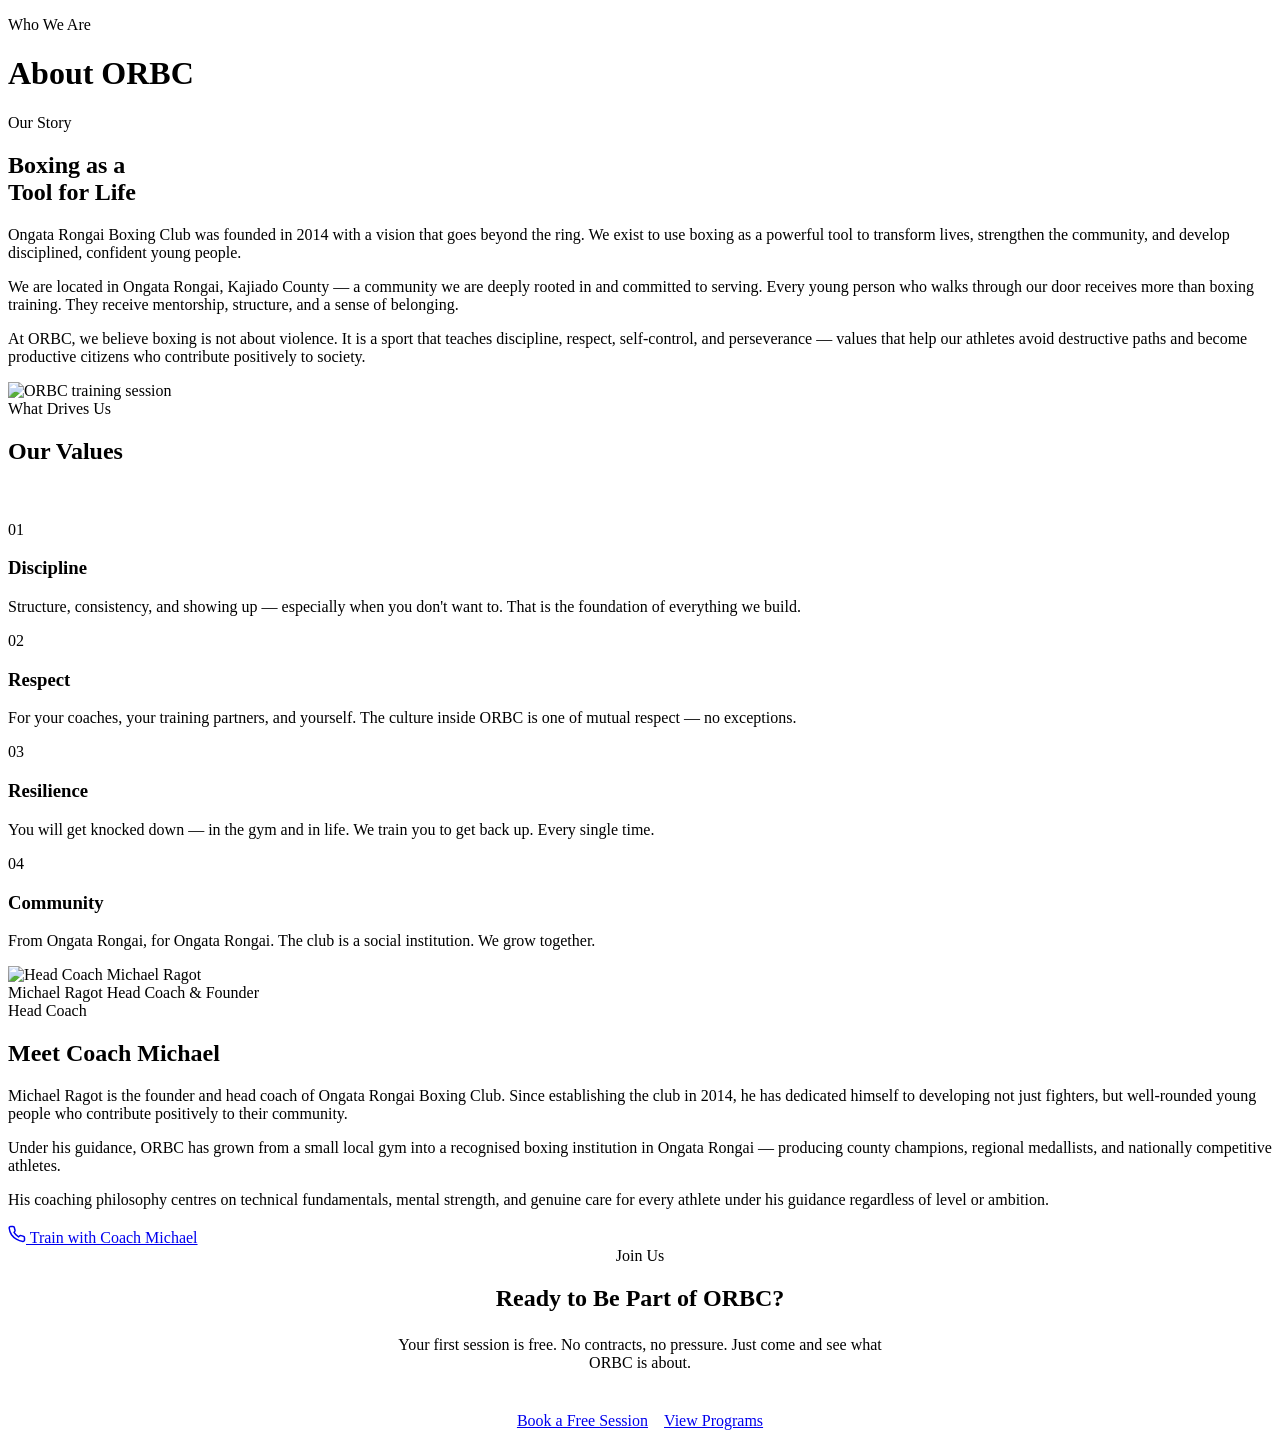
==== about.html @ afa55ba7 "feat: initial ORBC website build" ====
<!DOCTYPE html>
<html lang="en">
<head>
  <meta charset="UTF-8" />
  <meta name="viewport" content="width=device-width, initial-scale=1.0" />
  <meta name="description" content="About Ongata Rongai Boxing Club — our story, mission, and the people behind ORBC." />
  <title>About — ORBC Boxing Club</title>
  <link rel="preconnect" href="https://fonts.googleapis.com" />
  <link rel="preconnect" href="https://fonts.gstatic.com" crossorigin />
  <link rel="stylesheet" href="css/global.css" />
  <link rel="stylesheet" href="css/nav.css" />
  <link rel="stylesheet" href="css/footer.css" />
  <link rel="stylesheet" href="css/about.css" />
</head>
<body>
  <div id="nav-placeholder"></div>

  <main>
    <!-- Page Hero -->
    <header class="page-hero">
      <div class="page-hero__bg" style="background-image:url('assets/images/about-hero.jpg')"></div>
      <div class="container page-hero__content">
        <p class="page-hero__label">Who We Are</p>
        <h1 class="page-hero__title">About ORBC</h1>
      </div>
    </header>

    <!-- Mission -->
    <section class="section section--dark about-mission" aria-labelledby="mission-title">
      <div class="container">
        <div class="about-mission__grid">
          <div class="reveal">
            <span class="section-label">Our Story</span>
            <h2 class="section-title" id="mission-title">
              Boxing as a<br /><span>Tool for Life</span>
            </h2>
            <span class="accent-line"></span>
            <p class="body-text">
              Ongata Rongai Boxing Club was founded in 2014 with a vision that goes beyond the ring. We exist to use boxing as a powerful tool to transform lives, strengthen the community, and develop disciplined, confident young people.
            </p>
            <p class="body-text" style="margin-top:16px;">
              We are located in Ongata Rongai, Kajiado County — a community we are deeply rooted in and committed to serving. Every young person who walks through our door receives more than boxing training. They receive mentorship, structure, and a sense of belonging.
            </p>
            <p class="body-text" style="margin-top:16px;">
              At ORBC, we believe boxing is not about violence. It is a sport that teaches discipline, respect, self-control, and perseverance — values that help our athletes avoid destructive paths and become productive citizens who contribute positively to society.
            </p>
          </div>
          <div class="about-mission__image-col reveal reveal--right">
            <img
              data-src="assets/images/about-mission.jpg"
              src="assets/images/hero-placeholder.jpg"
              alt="ORBC training session"
              class="about-mission__image"
              width="560" height="640"
              loading="lazy"
            />
          </div>
        </div>
      </div>
    </section>

    <!-- Values -->
    <section class="section section--mid about-values" aria-labelledby="values-title">
      <div class="container">
        <div class="reveal" style="margin-bottom:56px;">
          <span class="section-label">What Drives Us</span>
          <h2 class="section-title" id="values-title">Our <span>Values</span></h2>
        </div>
        <div class="about-values__grid">
          <div class="value-item reveal reveal-d1">
            <span class="value-item__num">01</span>
            <h3 class="value-item__title">Discipline</h3>
            <p class="value-item__text">Structure, consistency, and showing up — especially when you don't want to. That is the foundation of everything we build.</p>
          </div>
          <div class="value-item reveal reveal-d2">
            <span class="value-item__num">02</span>
            <h3 class="value-item__title">Respect</h3>
            <p class="value-item__text">For your coaches, your training partners, and yourself. The culture inside ORBC is one of mutual respect — no exceptions.</p>
          </div>
          <div class="value-item reveal reveal-d3">
            <span class="value-item__num">03</span>
            <h3 class="value-item__title">Resilience</h3>
            <p class="value-item__text">You will get knocked down — in the gym and in life. We train you to get back up. Every single time.</p>
          </div>
          <div class="value-item reveal reveal-d4">
            <span class="value-item__num">04</span>
            <h3 class="value-item__title">Community</h3>
            <p class="value-item__text">From Ongata Rongai, for Ongata Rongai. The club is a social institution. We grow together.</p>
          </div>
        </div>
      </div>
    </section>

    <!-- Coach -->
    <section class="section section--dark about-coach" aria-labelledby="coach-title">
      <div class="container">
        <div class="about-coach__grid">
          <div class="about-coach__image-wrap reveal reveal--left">
            <img
              data-src="assets/images/coach-michael.jpg"
              src="assets/images/hero-placeholder.jpg"
              alt="Head Coach Michael Ragot"
              class="about-coach__image"
              width="500" height="600"
              loading="lazy"
            />
            <div class="about-coach__badge">
              <span class="about-coach__badge-title">Michael Ragot</span>
              <span class="about-coach__badge-sub">Head Coach &amp; Founder</span>
            </div>
          </div>
          <div class="reveal">
            <span class="section-label">Head Coach</span>
            <h2 class="section-title" id="coach-title">
              Meet <span>Coach Michael</span>
            </h2>
            <span class="accent-line"></span>
            <p class="body-text">
              Michael Ragot is the founder and head coach of Ongata Rongai Boxing Club. Since establishing the club in 2014, he has dedicated himself to developing not just fighters, but well-rounded young people who contribute positively to their community.
            </p>
            <p class="body-text" style="margin-top:16px;">
              Under his guidance, ORBC has grown from a small local gym into a recognised boxing institution in Ongata Rongai — producing county champions, regional medallists, and nationally competitive athletes.
            </p>
            <p class="body-text" style="margin-top:16px;">
              His coaching philosophy centres on technical fundamentals, mental strength, and genuine care for every athlete under his guidance regardless of level or ambition.
            </p>
            <a href="tel:+254725138063" class="btn btn--primary" style="margin-top:36px;">
              <svg width="18" height="18" viewBox="0 0 24 24" fill="none" stroke="currentColor" stroke-width="2"><path d="M22 16.92v3a2 2 0 0 1-2.18 2 19.79 19.79 0 0 1-8.63-3.07A19.5 19.5 0 0 1 4.69 13a19.79 19.79 0 0 1-3.07-8.67A2 2 0 0 1 3.6 2h3a2 2 0 0 1 2 1.72c.127.96.361 1.903.7 2.81a2 2 0 0 1-.45 2.11L8.09 9.91a16 16 0 0 0 6 6l1.27-1.27a2 2 0 0 1 2.11-.45c.907.339 1.85.573 2.81.7A2 2 0 0 1 22 16.92z"/></svg>
              Train with Coach Michael
            </a>
          </div>
        </div>
      </div>
    </section>

    <!-- CTA -->
    <section class="section section--mid" style="text-align:center;" aria-labelledby="about-cta-title">
      <div class="container">
        <span class="section-label" style="justify-content:center;">Join Us</span>
        <h2 class="section-title reveal" id="about-cta-title" style="margin-bottom:24px;">
          Ready to Be Part of <span>ORBC?</span>
        </h2>
        <p class="body-text reveal reveal-d1" style="max-width:520px;margin-inline:auto;margin-bottom:40px;">
          Your first session is free. No contracts, no pressure. Just come and see what ORBC is about.
        </p>
        <div class="reveal reveal-d2" style="display:flex;gap:16px;justify-content:center;flex-wrap:wrap;">
          <a href="tel:+254725138063" class="btn btn--primary">Book a Free Session</a>
          <a href="programs.html"     class="btn btn--outline">View Programs</a>
        </div>
      </div>
    </section>
  </main>

  <div id="footer-placeholder"></div>
  <script type="module" src="js/about.js"></script>
</body>
</html>
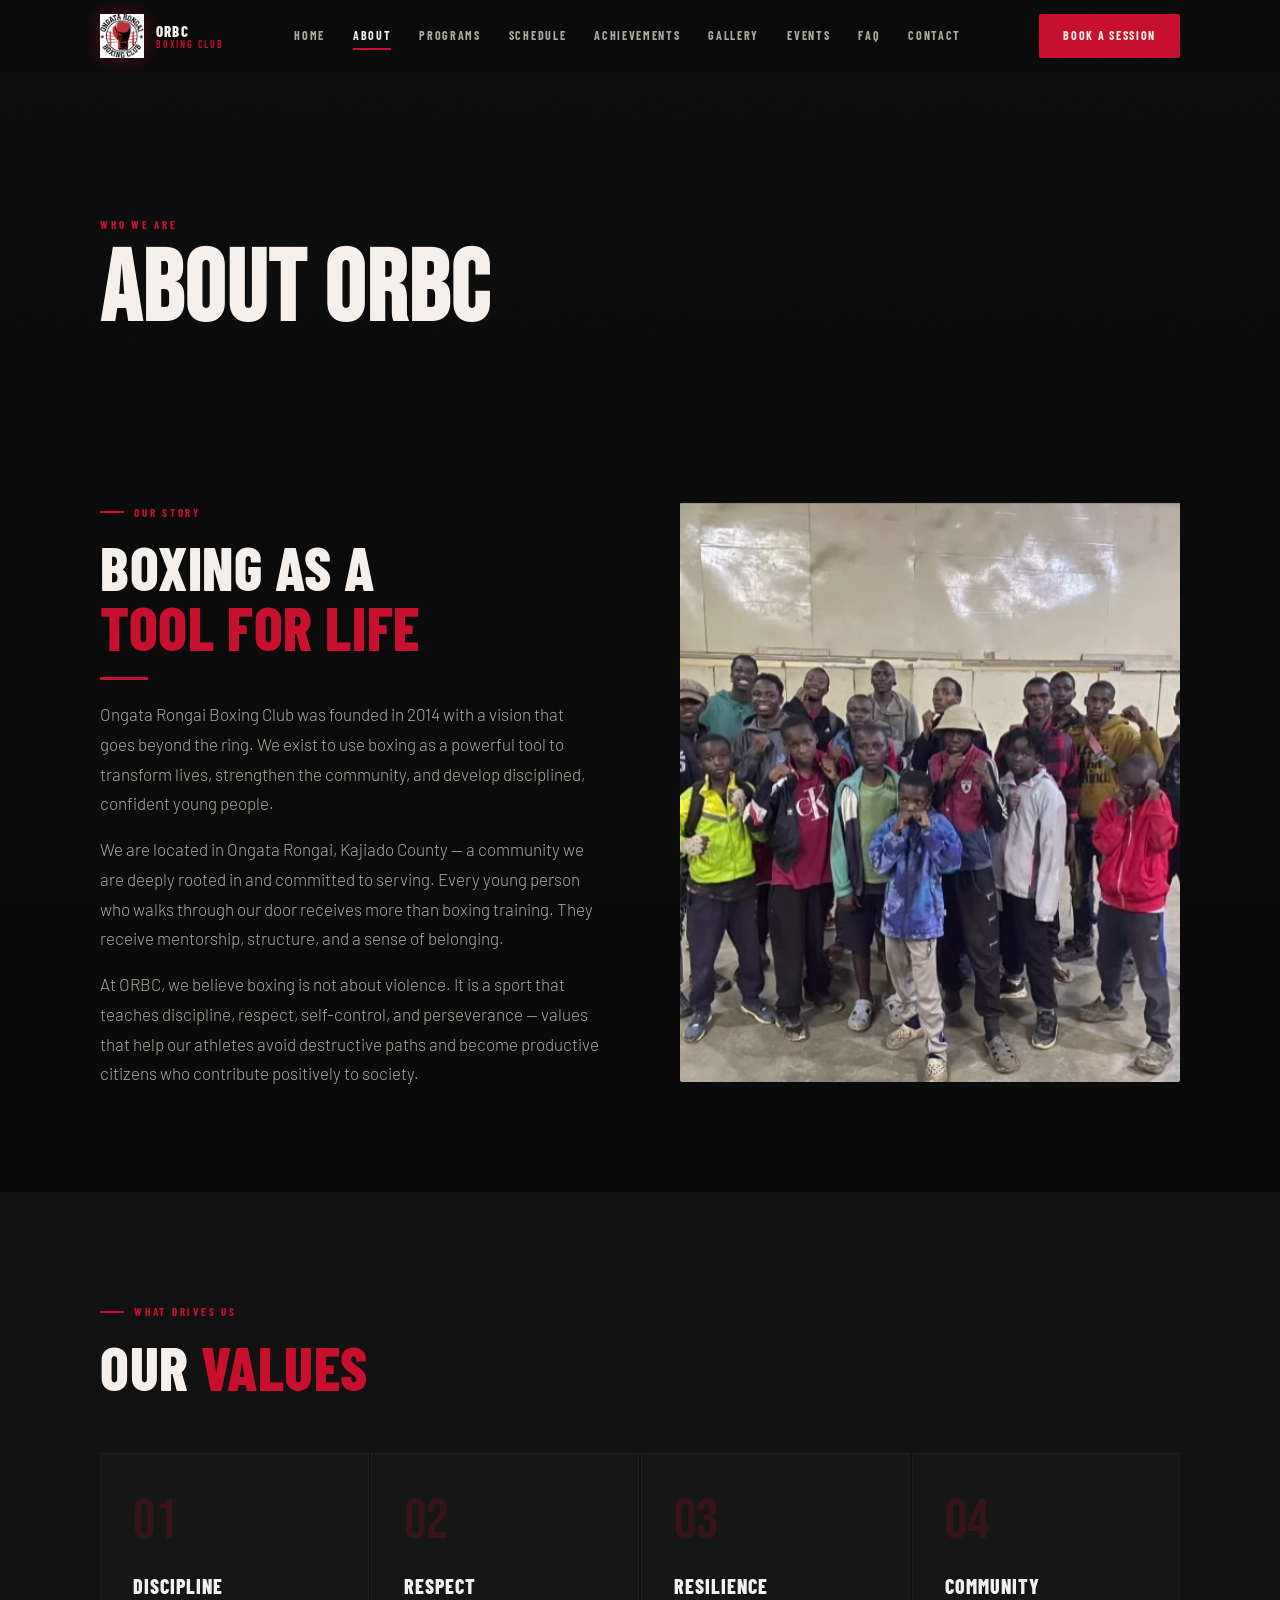
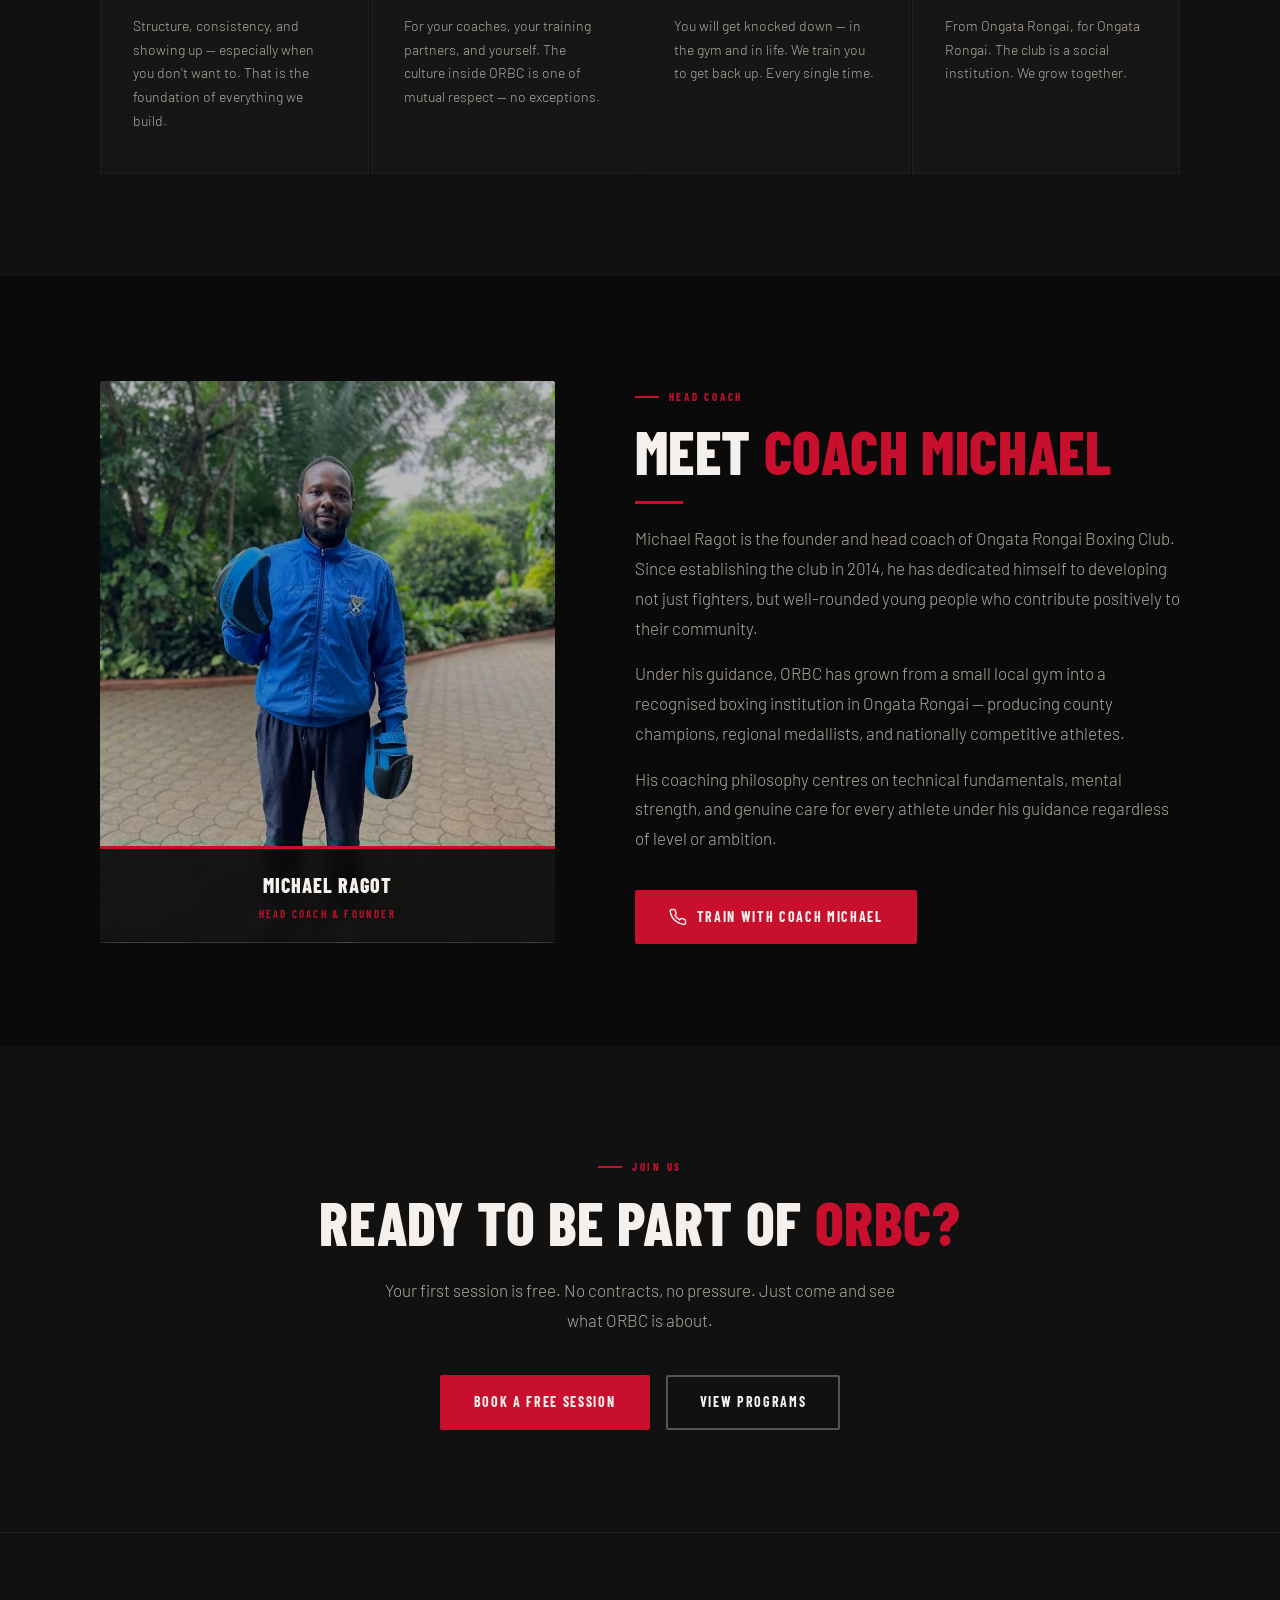
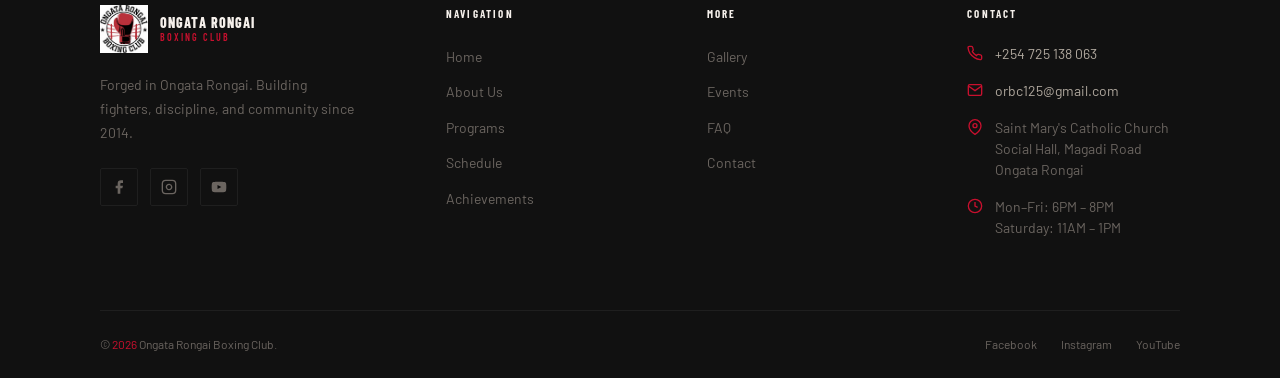
==== commit 49839c51: "fix: repair broken image placeholders and stale event/stat data - Replace missing hero-placeholder.j" ====
--- a/about.html
+++ b/about.html
@@ -11,6 +11,19 @@
   <link rel="stylesheet" href="css/nav.css" />
   <link rel="stylesheet" href="css/footer.css" />
   <link rel="stylesheet" href="css/about.css" />
+  <link rel="canonical" href="https://orbc.co.ke/about.html" />
+
+  <meta property="og:type" content="website" />
+  <meta property="og:site_name" content="ORBC — Ongata Rongai Boxing Club" />
+  <meta property="og:title" content="About — ORBC Boxing Club" />
+  <meta property="og:description" content="About Ongata Rongai Boxing Club — our story, mission, and the people behind ORBC." />
+  <meta property="og:url" content="https://orbc.co.ke/about.html" />
+  <meta property="og:image" content="https://orbc.co.ke/assets/images/orbc-logo.png" />
+
+  <meta name="twitter:card" content="summary_large_image" />
+  <meta name="twitter:title" content="About — ORBC Boxing Club" />
+  <meta name="twitter:description" content="About Ongata Rongai Boxing Club — our story, mission, and the people behind ORBC." />
+  <meta name="twitter:image" content="https://orbc.co.ke/assets/images/orbc-logo.png" />
 </head>
 <body>
   <div id="nav-placeholder"></div>
@@ -48,7 +61,7 @@
           <div class="about-mission__image-col reveal reveal--right">
             <img
               data-src="assets/images/about-mission.jpg"
-              src="assets/images/hero-placeholder.jpg"
+              src="data:image/svg+xml,%3Csvg xmlns='http://www.w3.org/2000/svg' width='1' height='1'%3E%3Crect width='1' height='1' fill='%23161616'/%3E%3C/svg%3E"
               alt="ORBC training session"
               class="about-mission__image"
               width="560" height="640"
@@ -98,7 +111,7 @@
           <div class="about-coach__image-wrap reveal reveal--left">
             <img
               data-src="assets/images/coach-michael.jpg"
-              src="assets/images/hero-placeholder.jpg"
+              src="data:image/svg+xml,%3Csvg xmlns='http://www.w3.org/2000/svg' width='1' height='1'%3E%3Crect width='1' height='1' fill='%23161616'/%3E%3C/svg%3E"
               alt="Head Coach Michael Ragot"
               class="about-coach__image"
               width="500" height="600"
--- a/css/global.css
+++ b/css/global.css
@@ -0,0 +1,327 @@
+/* ============================================================
+   ORBC — GLOBAL STYLES
+   Ongata Rongai Boxing Club
+   ============================================================ */
+
+@import url('https://fonts.googleapis.com/css2?family=Barlow+Condensed:ital,wght@0,400;0,600;0,700;0,800;0,900;1,700&family=Barlow:wght@300;400;500;600&family=Bebas+Neue&display=swap');
+
+/* ── CSS Variables ── */
+:root {
+  --black:        #0a0a0a;
+  --black-mid:    #111111;
+  --black-card:   #161616;
+  --black-border: #1f1f1f;
+  --red:          #c8102e;
+  --red-dark:     #a00d24;
+  --red-glow:     rgba(200, 16, 46, 0.15);
+  --white:        #f5f0eb;
+  --white-dim:    #b0a89e;
+  --white-muted:  #6b6560;
+
+  --font-display: 'Bebas Neue', sans-serif;
+  --font-heading: 'Barlow Condensed', sans-serif;
+  --font-body:    'Barlow', sans-serif;
+
+  --nav-h: 72px;
+  --section-pad: clamp(64px, 8vw, 120px);
+  --container: 1200px;
+  --radius: 2px;
+
+  --ease-out: cubic-bezier(0.16, 1, 0.3, 1);
+  --ease-in-out: cubic-bezier(0.65, 0, 0.35, 1);
+}
+
+/* ── Reset ── */
+*, *::before, *::after { box-sizing: border-box; margin: 0; padding: 0; }
+
+html {
+  scroll-behavior: smooth;
+  font-size: 16px;
+  -webkit-font-smoothing: antialiased;
+}
+
+body {
+  background-color: var(--black);
+  color: var(--white);
+  font-family: var(--font-body);
+  font-weight: 400;
+  line-height: 1.6;
+  overflow-x: hidden;
+}
+
+img {
+  display: block;
+  max-width: 100%;
+  height: auto;
+}
+
+a { color: inherit; text-decoration: none; }
+button { cursor: pointer; border: none; background: none; font-family: inherit; }
+ul, ol { list-style: none; }
+
+/* ── Grain overlay (global texture) ── */
+body::before {
+  content: '';
+  position: fixed;
+  inset: 0;
+  background-image: url("data:image/svg+xml,%3Csvg viewBox='0 0 256 256' xmlns='http://www.w3.org/2000/svg'%3E%3Cfilter id='noise'%3E%3CfeTurbulence type='fractalNoise' baseFrequency='0.9' numOctaves='4' stitchTiles='stitch'/%3E%3C/filter%3E%3Crect width='100%25' height='100%25' filter='url(%23noise)' opacity='0.04'/%3E%3C/svg%3E");
+  pointer-events: none;
+  z-index: 9999;
+  opacity: 0.4;
+}
+
+/* ── Container ── */
+.container {
+  width: 100%;
+  max-width: var(--container);
+  margin-inline: auto;
+  padding-inline: clamp(20px, 5vw, 60px);
+}
+
+/* ── Section spacing ── */
+.section { padding-block: var(--section-pad); }
+.section--dark  { background-color: var(--black); }
+.section--mid   { background-color: var(--black-mid); }
+.section--card  { background-color: var(--black-card); }
+
+/* ── Section labels ── */
+.section-label {
+  display: inline-flex;
+  align-items: center;
+  gap: 10px;
+  font-family: var(--font-heading);
+  font-size: 11px;
+  font-weight: 700;
+  letter-spacing: 0.25em;
+  text-transform: uppercase;
+  color: var(--red);
+  margin-bottom: 16px;
+}
+.section-label::before {
+  content: '';
+  display: block;
+  width: 24px;
+  height: 2px;
+  background: var(--red);
+  flex-shrink: 0;
+}
+
+/* ── Typography ── */
+.display-title {
+  font-family: var(--font-display);
+  font-size: clamp(56px, 10vw, 120px);
+  line-height: 0.92;
+  letter-spacing: 0.02em;
+  text-transform: uppercase;
+}
+
+.section-title {
+  font-family: var(--font-heading);
+  font-size: clamp(36px, 5vw, 60px);
+  font-weight: 800;
+  line-height: 1;
+  letter-spacing: 0.01em;
+  text-transform: uppercase;
+}
+
+.section-title span { color: var(--red); }
+
+.body-text {
+  font-size: clamp(15px, 1.5vw, 17px);
+  font-weight: 300;
+  color: var(--white-dim);
+  line-height: 1.75;
+}
+
+/* ── Red accent line ── */
+.accent-line {
+  display: block;
+  width: 48px;
+  height: 3px;
+  background: var(--red);
+  margin-block: 20px;
+}
+
+/* ── Buttons ── */
+.btn {
+  display: inline-flex;
+  align-items: center;
+  gap: 10px;
+  font-family: var(--font-heading);
+  font-size: 14px;
+  font-weight: 700;
+  letter-spacing: 0.12em;
+  text-transform: uppercase;
+  padding: 14px 32px;
+  border-radius: var(--radius);
+  transition: all 0.25s var(--ease-out);
+  white-space: nowrap;
+}
+
+.btn--primary {
+  background: var(--red);
+  color: var(--white);
+  border: 2px solid var(--red);
+}
+.btn--primary:hover {
+  background: var(--red-dark);
+  border-color: var(--red-dark);
+  transform: translateY(-2px);
+  box-shadow: 0 12px 32px rgba(200, 16, 46, 0.35);
+}
+
+.btn--outline {
+  background: transparent;
+  color: var(--white);
+  border: 2px solid rgba(245, 240, 235, 0.3);
+}
+.btn--outline:hover {
+  border-color: var(--white);
+  transform: translateY(-2px);
+}
+
+.btn--ghost {
+  background: transparent;
+  color: var(--red);
+  border: 2px solid var(--red);
+  padding: 12px 28px;
+}
+.btn--ghost:hover {
+  background: var(--red);
+  color: var(--white);
+}
+
+/* ── Divider ── */
+.divider {
+  width: 100%;
+  height: 1px;
+  background: var(--black-border);
+}
+
+/* ── Scroll reveal animations ── */
+.reveal {
+  opacity: 0;
+  transform: translateY(32px);
+  transition: opacity 0.7s var(--ease-out), transform 0.7s var(--ease-out);
+}
+.reveal.revealed {
+  opacity: 1;
+  transform: translateY(0);
+}
+.reveal--left {
+  transform: translateX(-32px);
+}
+.reveal--left.revealed {
+  transform: translateX(0);
+}
+.reveal--right {
+  transform: translateX(32px);
+}
+.reveal--right.revealed {
+  transform: translateX(0);
+}
+
+/* stagger delays */
+.reveal-d1 { transition-delay: 0.1s; }
+.reveal-d2 { transition-delay: 0.2s; }
+.reveal-d3 { transition-delay: 0.3s; }
+.reveal-d4 { transition-delay: 0.4s; }
+.reveal-d5 { transition-delay: 0.5s; }
+
+/* ── Page hero banner (inner pages) ── */
+.page-hero {
+  position: relative;
+  min-height: 320px;
+  display: flex;
+  align-items: flex-end;
+  padding-bottom: 56px;
+  overflow: hidden;
+  margin-top: var(--nav-h);
+}
+
+.page-hero__bg {
+  position: absolute;
+  inset: 0;
+  background-color: var(--black-mid);
+  background-size: cover;
+  background-position: center;
+}
+.page-hero__bg::after {
+  content: '';
+  position: absolute;
+  inset: 0;
+  background: linear-gradient(to top, var(--black) 0%, rgba(10,10,10,0.6) 60%, rgba(10,10,10,0.3) 100%);
+}
+
+.page-hero__content {
+  position: relative;
+  z-index: 1;
+}
+
+.page-hero__label {
+  font-family: var(--font-heading);
+  font-size: 11px;
+  font-weight: 700;
+  letter-spacing: 0.25em;
+  text-transform: uppercase;
+  color: var(--red);
+  margin-bottom: 12px;
+}
+
+.page-hero__title {
+  font-family: var(--font-display);
+  font-size: clamp(48px, 8vw, 100px);
+  line-height: 0.9;
+  letter-spacing: 0.02em;
+  text-transform: uppercase;
+}
+
+/* ── Cards ── */
+.card {
+  background: var(--black-card);
+  border: 1px solid var(--black-border);
+  border-radius: var(--radius);
+  overflow: hidden;
+  transition: border-color 0.3s, transform 0.3s var(--ease-out);
+}
+.card:hover {
+  border-color: var(--red);
+  transform: translateY(-4px);
+}
+
+.card__img {
+  width: 100%;
+  aspect-ratio: 16/9;
+  object-fit: cover;
+}
+
+.card__body {
+  padding: 24px;
+}
+
+/* ── Red stripe decoration ── */
+.stripe {
+  display: inline-block;
+  width: 4px;
+  height: 100%;
+  background: var(--red);
+  flex-shrink: 0;
+}
+
+/* ── Lazy loading blur-up ── */
+img[data-src] {
+  filter: blur(8px);
+  transition: filter 0.4s;
+}
+img.loaded {
+  filter: blur(0);
+}
+
+/* ── Responsive utilities ── */
+@media (max-width: 768px) {
+  :root { --nav-h: 60px; }
+  .hide-mobile { display: none !important; }
+}
+@media (min-width: 769px) {
+  .hide-desktop { display: none !important; }
+}
--- a/css/nav.css
+++ b/css/nav.css
@@ -0,0 +1,223 @@
+/* ============================================================
+   ORBC — NAVIGATION STYLES
+   ============================================================ */
+
+.nav {
+  position: fixed;
+  top: 0;
+  left: 0;
+  right: 0;
+  z-index: 1000;
+  height: var(--nav-h);
+  display: flex;
+  align-items: center;
+  transition: background 0.4s var(--ease-out), backdrop-filter 0.4s;
+}
+
+.nav--transparent {
+  background: transparent;
+}
+
+.nav--solid {
+  background: rgba(10, 10, 10, 0.96);
+  backdrop-filter: blur(12px);
+  -webkit-backdrop-filter: blur(12px);
+  border-bottom: 1px solid var(--black-border);
+}
+
+.nav__inner {
+  display: flex;
+  align-items: center;
+  justify-content: space-between;
+  width: 100%;
+}
+
+/* Logo */
+.nav__logo {
+  display: flex;
+  align-items: center;
+  gap: 12px;
+  flex-shrink: 0;
+}
+
+.nav__logo-img {
+  width: 44px;
+  height: 44px;
+  object-fit: contain;
+  filter: drop-shadow(0 0 8px rgba(200, 16, 46, 0.4));
+}
+
+.nav__logo-text {
+  display: flex;
+  flex-direction: column;
+  line-height: 1;
+}
+
+.nav__logo-name {
+  font-family: var(--font-heading);
+  font-size: 15px;
+  font-weight: 800;
+  letter-spacing: 0.08em;
+  text-transform: uppercase;
+  color: var(--white);
+}
+
+.nav__logo-sub {
+  font-family: var(--font-heading);
+  font-size: 10px;
+  font-weight: 600;
+  letter-spacing: 0.18em;
+  text-transform: uppercase;
+  color: var(--red);
+}
+
+/* Desktop menu */
+.nav__menu {
+  display: flex;
+  align-items: center;
+  gap: 4px;
+}
+
+.nav__link {
+  font-family: var(--font-heading);
+  font-size: 12px;
+  font-weight: 700;
+  letter-spacing: 0.14em;
+  text-transform: uppercase;
+  color: var(--white-dim);
+  padding: 8px 12px;
+  border-radius: var(--radius);
+  transition: color 0.2s, background 0.2s;
+  position: relative;
+}
+
+.nav__link::after {
+  content: '';
+  position: absolute;
+  bottom: 4px;
+  left: 12px;
+  right: 12px;
+  height: 2px;
+  background: var(--red);
+  transform: scaleX(0);
+  transform-origin: left;
+  transition: transform 0.25s var(--ease-out);
+}
+
+.nav__link:hover,
+.nav__link.active {
+  color: var(--white);
+}
+
+.nav__link:hover::after,
+.nav__link.active::after {
+  transform: scaleX(1);
+}
+
+/* CTA button in nav */
+.nav__cta {
+  font-family: var(--font-heading);
+  font-size: 12px;
+  font-weight: 700;
+  letter-spacing: 0.14em;
+  text-transform: uppercase;
+  background: var(--red);
+  color: var(--white);
+  padding: 10px 22px;
+  border-radius: var(--radius);
+  border: 2px solid var(--red);
+  transition: all 0.25s var(--ease-out);
+  margin-left: 8px;
+}
+
+.nav__cta:hover {
+  background: transparent;
+  color: var(--red);
+}
+
+/* Hamburger */
+.nav__hamburger {
+  display: none;
+  flex-direction: column;
+  justify-content: center;
+  gap: 5px;
+  width: 40px;
+  height: 40px;
+  padding: 8px;
+  border-radius: var(--radius);
+  border: 1px solid var(--black-border);
+  cursor: pointer;
+  background: transparent;
+}
+
+.nav__hamburger span {
+  display: block;
+  width: 100%;
+  height: 2px;
+  background: var(--white);
+  border-radius: 2px;
+  transition: all 0.3s var(--ease-out);
+  transform-origin: center;
+}
+
+.nav__hamburger.open span:nth-child(1) {
+  transform: translateY(7px) rotate(45deg);
+}
+.nav__hamburger.open span:nth-child(2) {
+  opacity: 0;
+  transform: scaleX(0);
+}
+.nav__hamburger.open span:nth-child(3) {
+  transform: translateY(-7px) rotate(-45deg);
+}
+
+/* Mobile drawer */
+.nav__drawer {
+  position: fixed;
+  top: var(--nav-h);
+  left: 0;
+  right: 0;
+  bottom: 0;
+  background: rgba(10, 10, 10, 0.98);
+  backdrop-filter: blur(16px);
+  -webkit-backdrop-filter: blur(16px);
+  display: flex;
+  flex-direction: column;
+  align-items: center;
+  justify-content: center;
+  gap: 8px;
+  transform: translateX(100%);
+  transition: transform 0.4s var(--ease-out);
+  z-index: 999;
+  border-top: 1px solid var(--black-border);
+}
+
+.nav__drawer.open {
+  transform: translateX(0);
+}
+
+.nav__drawer .nav__link {
+  font-size: 28px;
+  letter-spacing: 0.1em;
+  padding: 12px 32px;
+  color: var(--white-dim);
+}
+
+.nav__drawer .nav__link::after {
+  bottom: 8px;
+  left: 32px;
+  right: 32px;
+}
+
+.nav__drawer .nav__cta {
+  margin-top: 24px;
+  font-size: 16px;
+  padding: 16px 48px;
+}
+
+/* Responsive */
+@media (max-width: 900px) {
+  .nav__menu { display: none; }
+  .nav__cta.hide-mobile { display: none; }
+  .nav__hamburger { display: flex; }
+}
--- a/css/footer.css
+++ b/css/footer.css
@@ -0,0 +1,193 @@
+/* ============================================================
+   ORBC — FOOTER STYLES
+   ============================================================ */
+
+.footer {
+  background: var(--black-mid);
+  border-top: 1px solid var(--black-border);
+  padding-top: 72px;
+}
+
+.footer__grid {
+  display: grid;
+  grid-template-columns: 1.4fr 1fr 1fr 1fr;
+  gap: 48px;
+  padding-bottom: 56px;
+  border-bottom: 1px solid var(--black-border);
+}
+
+/* Brand column */
+.footer__brand {}
+
+.footer__logo {
+  display: flex;
+  align-items: center;
+  gap: 12px;
+  margin-bottom: 20px;
+}
+
+.footer__logo-img {
+  width: 48px;
+  height: 48px;
+  object-fit: contain;
+}
+
+.footer__logo-text {
+  font-family: var(--font-heading);
+  font-size: 14px;
+  font-weight: 800;
+  letter-spacing: 0.08em;
+  text-transform: uppercase;
+  line-height: 1.2;
+}
+
+.footer__logo-text span {
+  display: block;
+  font-size: 10px;
+  font-weight: 600;
+  letter-spacing: 0.2em;
+  color: var(--red);
+}
+
+.footer__tagline {
+  font-size: 14px;
+  color: var(--white-muted);
+  line-height: 1.7;
+  margin-bottom: 24px;
+  max-width: 260px;
+}
+
+.footer__socials {
+  display: flex;
+  gap: 12px;
+}
+
+.footer__social {
+  width: 38px;
+  height: 38px;
+  border: 1px solid var(--black-border);
+  border-radius: var(--radius);
+  display: flex;
+  align-items: center;
+  justify-content: center;
+  color: var(--white-muted);
+  font-size: 16px;
+  transition: all 0.2s;
+}
+
+.footer__social:hover {
+  border-color: var(--red);
+  color: var(--red);
+  background: var(--red-glow);
+}
+
+/* Nav columns */
+.footer__col-title {
+  font-family: var(--font-heading);
+  font-size: 11px;
+  font-weight: 700;
+  letter-spacing: 0.2em;
+  text-transform: uppercase;
+  color: var(--white);
+  margin-bottom: 20px;
+}
+
+.footer__links {
+  display: flex;
+  flex-direction: column;
+  gap: 10px;
+}
+
+.footer__link {
+  font-size: 14px;
+  color: var(--white-muted);
+  transition: color 0.2s, padding-left 0.2s;
+}
+
+.footer__link:hover {
+  color: var(--white);
+  padding-left: 6px;
+}
+
+/* Contact column */
+.footer__contact-item {
+  display: flex;
+  align-items: flex-start;
+  gap: 12px;
+  margin-bottom: 16px;
+}
+
+.footer__contact-icon {
+  color: var(--red);
+  font-size: 16px;
+  margin-top: 2px;
+  flex-shrink: 0;
+}
+
+.footer__contact-text {
+  font-size: 14px;
+  color: var(--white-muted);
+  line-height: 1.5;
+}
+
+.footer__contact-text a {
+  color: var(--white-dim);
+  transition: color 0.2s;
+}
+
+.footer__contact-text a:hover {
+  color: var(--red);
+}
+
+/* Bottom bar */
+.footer__bottom {
+  display: flex;
+  align-items: center;
+  justify-content: space-between;
+  padding-block: 24px;
+  gap: 16px;
+  flex-wrap: wrap;
+}
+
+.footer__copy {
+  font-size: 12px;
+  color: var(--white-muted);
+}
+
+.footer__copy span {
+  color: var(--red);
+}
+
+.footer__bottom-links {
+  display: flex;
+  gap: 24px;
+}
+
+.footer__bottom-link {
+  font-size: 12px;
+  color: var(--white-muted);
+  transition: color 0.2s;
+}
+
+.footer__bottom-link:hover {
+  color: var(--white);
+}
+
+/* Responsive */
+@media (max-width: 900px) {
+  .footer__grid {
+    grid-template-columns: 1fr 1fr;
+    gap: 36px;
+  }
+}
+
+@media (max-width: 560px) {
+  .footer__grid {
+    grid-template-columns: 1fr;
+    gap: 32px;
+  }
+  .footer__bottom {
+    flex-direction: column;
+    align-items: flex-start;
+  }
+}
--- a/css/about.css
+++ b/css/about.css
@@ -0,0 +1,128 @@
+/* ============================================================
+   ORBC — ABOUT PAGE STYLES
+   ============================================================ */
+
+/* Mission */
+.about-mission__grid {
+  display: grid;
+  grid-template-columns: 1fr 1fr;
+  gap: 80px;
+  align-items: center;
+}
+
+.about-mission__image {
+  width: 100%;
+  height: 580px;
+  object-fit: cover;
+  border-radius: var(--radius);
+}
+
+/* Values */
+.about-values__grid {
+  display: grid;
+  grid-template-columns: repeat(4, 1fr);
+  gap: 2px;
+}
+
+.value-item {
+  background: var(--black-card);
+  border: 1px solid var(--black-border);
+  padding: 40px 32px;
+  position: relative;
+  transition: border-color 0.3s;
+}
+
+.value-item:hover { border-color: var(--red); }
+
+.value-item__num {
+  font-family: var(--font-display);
+  font-size: 56px;
+  color: var(--red);
+  opacity: 0.18;
+  line-height: 1;
+  display: block;
+  margin-bottom: 20px;
+}
+
+.value-item__title {
+  font-family: var(--font-heading);
+  font-size: 20px;
+  font-weight: 800;
+  text-transform: uppercase;
+  letter-spacing: 0.05em;
+  color: var(--white);
+  margin-bottom: 12px;
+}
+
+.value-item__text {
+  font-size: 14px;
+  font-weight: 300;
+  color: var(--white-dim);
+  line-height: 1.7;
+}
+
+/* Coach */
+.about-coach__grid {
+  display: grid;
+  grid-template-columns: 1fr 1.2fr;
+  gap: 80px;
+  align-items: center;
+}
+
+.about-coach__image-wrap {
+  position: relative;
+}
+
+.about-coach__image {
+  width: 100%;
+  height: 560px;
+  object-fit: cover;
+  object-position: top center;
+  border-radius: var(--radius);
+}
+
+.about-coach__badge {
+  position: absolute;
+  bottom: -1px;
+  left: 0;
+  right: 0;
+  background: rgba(10,10,10,0.92);
+  border-top: 3px solid var(--red);
+  backdrop-filter: blur(8px);
+  padding: 20px 28px;
+  text-align: center;
+}
+
+.about-coach__badge-title {
+  display: block;
+  font-family: var(--font-heading);
+  font-size: 20px;
+  font-weight: 800;
+  text-transform: uppercase;
+  letter-spacing: 0.05em;
+  color: var(--white);
+}
+
+.about-coach__badge-sub {
+  display: block;
+  font-family: var(--font-heading);
+  font-size: 11px;
+  font-weight: 600;
+  letter-spacing: 0.2em;
+  text-transform: uppercase;
+  color: var(--red);
+  margin-top: 4px;
+}
+
+/* Responsive */
+@media (max-width: 1024px) {
+  .about-mission__grid,
+  .about-coach__grid { grid-template-columns: 1fr; gap: 48px; }
+  .about-mission__image,
+  .about-coach__image { height: 380px; }
+  .about-values__grid { grid-template-columns: 1fr 1fr; }
+}
+
+@media (max-width: 600px) {
+  .about-values__grid { grid-template-columns: 1fr; }
+}
